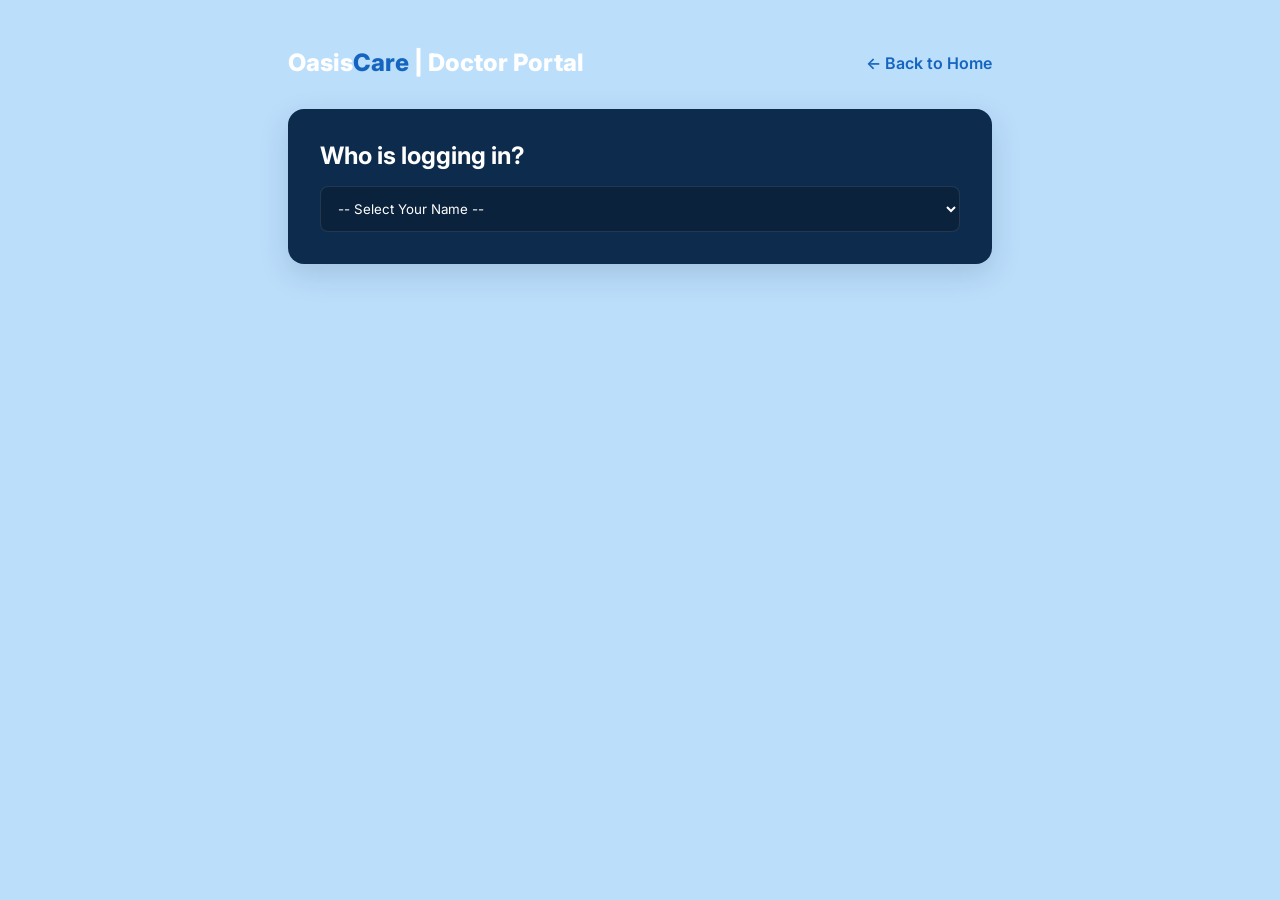
==== frontend/doctor_portal.html @ 12365f34 "Update dashboard and login page UI improvements" ====
<!DOCTYPE html>
<html lang="en">
<head>
    <meta charset="UTF-8">
    <meta name="viewport" content="width=device-width, initial-scale=1.0">
    <title>Doctor Portal</title>
    <link rel="stylesheet" href="style.css">
</head>
<body style="display: block; padding: 3rem; max-width: 800px; margin: 0 auto; min-height: 100vh;">
    
    <div style="display: flex; justify-content: space-between; align-items: center; margin-bottom: 2rem;">
        <div class="logo" style="margin-bottom: 0;">Oasis<span>Care</span> | Doctor Portal</div>
        <a href="landing.html" style="color: var(--primary); text-decoration: none; font-weight: 600;">← Back to Home</a>
    </div>

    <div class="card">
        <h2>Who is logging in?</h2>
        <select id="doctorSelect" style="width: 100%; padding: 0.8rem; background: rgba(0,0,0,0.2); border: 1px solid rgba(255,255,255,0.1); color: white; border-radius: 8px; margin-top: 1rem; outline: none;" onchange="loadMySchedule()">
            <option value="">-- Select Your Name --</option>
        </select>
    </div>

    <div id="doctorDashboard" style="display: none;">
        <div class="card">
            <h2>My Appointment Schedule</h2>
            <table>
                <thead>
                    <tr>
                        <th>Patient Name</th>
                        <th>Medical History</th>
                        <th>Date</th>
                        <th>Time</th>
                        <th>Status</th>
                    </tr>
                </thead>
                <tbody id="myAppts"></tbody>
            </table>
        </div>
    </div>

    <script>
        const API_BASE = 'http://localhost:8080/api';
        let allDocs = [];
        let allAppts = [];

        async function initPortal() {
            try {
                const [docs, appts] = await Promise.all([
                    fetch(`${API_BASE}/doctors`).then(r => r.json()),
                    fetch(`${API_BASE}/appointments`).then(r => r.json())
                ]);
                allDocs = docs;
                allAppts = appts;

                const sel = document.getElementById('doctorSelect');
                docs.forEach(d => {
                    sel.innerHTML += `<option value="${d.id}">Dr. ${d.name} (${d.specialization})</option>`;
                });
            } catch(e){}
        }

        function loadMySchedule() {
            const did = document.getElementById('doctorSelect').value;
            const dash = document.getElementById('doctorDashboard');
            if(!did) { dash.style.display = 'none'; return; }
            
            dash.style.display = 'block';
            
            const myA = allAppts.filter(a => a.doctor.id == did);
            const tbody = document.getElementById('myAppts');
            tbody.innerHTML = '';
            if(myA.length === 0) tbody.innerHTML = '<tr><td colspan="5">No appointments scheduled for you.</td></tr>';
            
            myA.forEach(a => {
                tbody.innerHTML += `
                    <tr>
                        <td style="font-weight:bold; color:white">${a.patient.name}</td>
                        <td style="color:var(--text-muted); font-size: 0.9em;">${a.patient.medicalHistory}</td>
                        <td>${a.appointmentDate}</td>
                        <td>${a.appointmentTime}</td>
                        <td><span style="color:var(--accent); font-weight: bold;">${a.status}</span></td>
                    </tr>
                `;
            });
        }
        initPortal();
    </script>
</body>
</html>
---- frontend/style.css ----
@import url('https://fonts.googleapis.com/css2?family=Inter:wght@300;400;600;800&display=swap');

:root {
    --primary: #1565C0;
    --primary-hover: #1E88E5;
    --bg-color: #BBDEFB; /* A much stronger 35% more vibrant pastel baby blue */
    --surface: #0D2B4C;
    --text-main: #FFFFFF;
    --text-muted: #B0BEC5;
    --text-global: #0D2B4C;
    --accent: #26A69A;
}

* { margin: 0; padding: 0; box-sizing: border-box; font-family: 'Inter', sans-serif; }

body {
    background: var(--bg-color);
    color: var(--text-global);
    min-height: 100vh;
    display: flex;
}

/* Sidebar Navbar */
.sidebar {
    width: 260px;
    background: var(--surface);
    border-right: none;
    padding: 2rem;
    display: flex;
    flex-direction: column;
    gap: 1.5rem;
}

.logo { font-size: 1.5rem; font-weight: 800; color: #fff; margin-bottom: 2rem; }
.logo span { color: var(--primary); }

.nav-link {
    text-decoration: none;
    color: var(--text-muted);
    font-weight: 600;
    padding: 0.8rem 1rem;
    border-radius: 8px;
    transition: all 0.3s ease;
}
.nav-link:hover, .nav-link.active {
    background: var(--primary);
    color: white;
    transform: translateX(5px);
}

/* Main Content */
.main-content {
    flex: 1;
    padding: 3rem;
    overflow-y: auto;
}

header {
    margin-bottom: 2.5rem;
}
h1 { font-size: 2.5rem; font-weight: 800; margin-bottom: 0.5rem; }
p { color: #546E7A; }
.card p { color: var(--text-muted); }
.portal-card p { color: var(--text-muted); }

/* Glass Cards */
.card {
    background: var(--surface);
    color: var(--text-main);
    border: none;
    border-radius: 16px;
    padding: 2rem;
    box-shadow: 0 10px 30px rgba(13, 43, 76, 0.15);
    margin-bottom: 2rem;
    animation: fadeIn 0.6s ease;
}

@keyframes fadeIn {
    from { opacity: 0; transform: translateY(20px); }
    to { opacity: 1; transform: translateY(0); }
}

/* Tables */
table {
    width: 100%;
    border-collapse: collapse;
    margin-top: 1rem;
}
th, td {
    padding: 1rem;
    text-align: left;
    border-bottom: 1px solid rgba(255,255,255,0.1);
}
th { color: var(--text-muted); font-weight: 600; text-transform: uppercase; font-size: 0.85rem; }

/* Forms */
.form-group { margin-bottom: 1.5rem; }
label { display: block; margin-bottom: 0.5rem; color: var(--text-muted); font-weight: 600; }
input {
    width: 100%;
    padding: 0.8rem;
    background: rgba(255,255,255,0.1);
    border: 1px solid rgba(255,255,255,0.15);
    color: white;
    border-radius: 8px;
    outline: none;
    transition: 0.3s;
}
input:focus { border-color: var(--primary); }

button {
    background: var(--primary);
    color: white;
    border: none;
    padding: 0.8rem 2rem;
    font-weight: 600;
    border-radius: 8px;
    cursor: pointer;
    transition: 0.3s;
}
button:hover { background: var(--primary-hover); transform: translateY(-2px); }

/* Dashboard Grid */
.stats-grid { display: grid; grid-template-columns: repeat(3, 1fr); gap: 1.5rem; }
.stat-card {
    background: linear-gradient(135deg, var(--surface), rgba(21, 101, 192, 0.15));
    padding: 1.5rem;
    border-radius: 12px;
    text-align: center;
    border: 1px solid rgba(255,255,255,0.05);
}
.stat-card h3 { font-size: 2.5rem; margin-top: 0.5rem; color: var(--primary); }
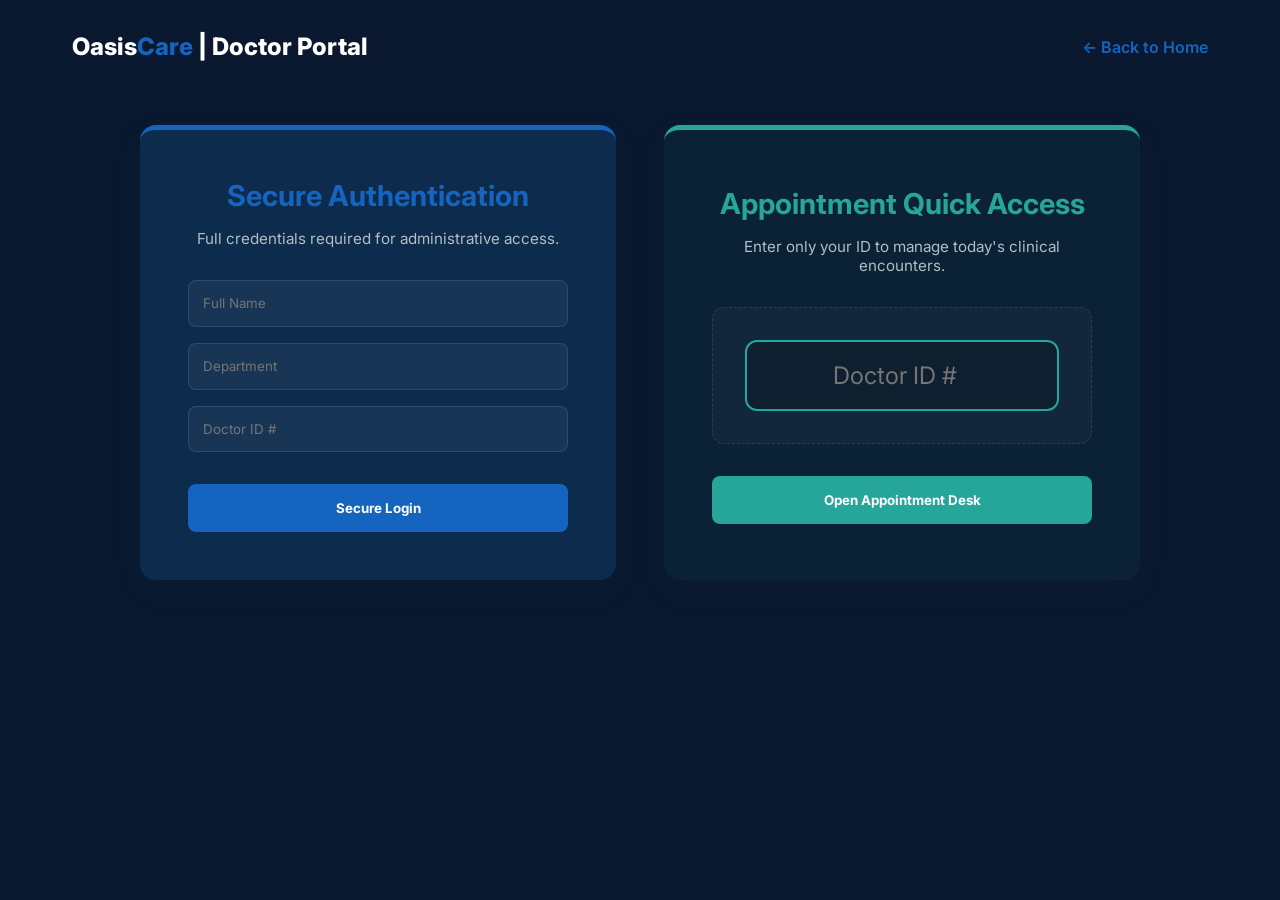
==== commit 500d92f8: "updation" ====
--- a/frontend/doctor_portal.html
+++ b/frontend/doctor_portal.html
@@ -5,36 +5,202 @@
     <meta name="viewport" content="width=device-width, initial-scale=1.0">
     <title>Doctor Portal</title>
     <link rel="stylesheet" href="style.css">
+    <style>
+        .dashboard-wrapper { position: relative; width: 90vw; left: 50%; transform: translateX(-50%); }
+        .dashboard-layout { display: grid; grid-template-columns: 1fr 1fr 0.85fr; gap: 3rem; margin-top: 1rem; align-items: start; }
+        @media (max-width: 1024px) { .dashboard-layout { grid-template-columns: 1fr; } }
+    </style>
 </head>
-<body style="display: block; padding: 3rem; max-width: 800px; margin: 0 auto; min-height: 100vh;">
+<body style="display: block; padding: 2rem; max-width: 1200px; margin: 0 auto; min-height: 100vh; background: #0a192f;">
     
     <div style="display: flex; justify-content: space-between; align-items: center; margin-bottom: 2rem;">
         <div class="logo" style="margin-bottom: 0;">Oasis<span>Care</span> | Doctor Portal</div>
         <a href="landing.html" style="color: var(--primary); text-decoration: none; font-weight: 600;">← Back to Home</a>
     </div>
 
-    <div class="card">
-        <h2>Who is logging in?</h2>
-        <select id="doctorSelect" style="width: 100%; padding: 0.8rem; background: rgba(0,0,0,0.2); border: 1px solid rgba(255,255,255,0.1); color: white; border-radius: 8px; margin-top: 1rem; outline: none;" onchange="loadMySchedule()">
-            <option value="">-- Select Your Name --</option>
-        </select>
+    <!-- DOCTOR LOGIN SCREEN -->
+    <div id="authScreen" style="display: grid; grid-template-columns: 1fr 1fr; gap: 3rem; max-width: 1000px; margin: 4rem auto; align-items: stretch;">
+        
+        <!-- MAIN SECURE LOGIN -->
+        <div class="card" style="padding: 3rem; display: flex; flex-direction: column; justify-content: center; border-top: 5px solid var(--primary);">
+            <h2 style="color: var(--primary); text-align: center; margin-bottom: 1rem; font-size: 1.8rem;">Secure Authentication</h2>
+            <p style="text-align: center; color: var(--text-muted); margin-bottom: 2rem; font-size: 0.95rem;">Full credentials required for administrative access.</p>
+            
+            <input type="text" id="dName" style="width: 100%; padding: 0.9rem; background: rgba(255,255,255,0.05); border: 1px solid rgba(255,255,255,0.1); border-radius: 8px; color: white; outline: none; margin-bottom: 1rem;" placeholder="Full Name">
+            <input type="text" id="dSpecialization" style="width: 100%; padding: 0.9rem; background: rgba(255,255,255,0.05); border: 1px solid rgba(255,255,255,0.1); border-radius: 8px; color: white; outline: none; margin-bottom: 1rem;" placeholder="Department">
+            <input type="number" id="dId" style="width: 100%; padding: 0.9rem; background: rgba(255,255,255,0.05); border: 1px solid rgba(255,255,255,0.1); border-radius: 8px; color: white; outline: none; margin-bottom: 2rem;" placeholder="Doctor ID #">
+            
+            <button class="btn-full" style="background: var(--primary); color: white; padding: 1rem; border-radius: 8px; font-weight: bold; cursor:pointer;" onclick="loginDoctor()">Secure Login</button>
+        </div>
+
+        <!-- QUICK ACCESS BOX (NEW) -->
+        <div class="card" style="padding: 3rem; display: flex; flex-direction: column; justify-content: center; border-top: 5px solid var(--accent); background: rgba(38, 166, 154, 0.05);">
+            <h2 style="color: var(--accent); text-align: center; margin-bottom: 1rem; font-size: 1.8rem;">Appointment Quick Access</h2>
+            <p style="text-align: center; color: var(--text-muted); margin-bottom: 2rem; font-size: 0.95rem;">Enter only your ID to manage today's clinical encounters.</p>
+            
+            <div style="background: rgba(255,255,255,0.03); padding: 2rem; border-radius: 12px; border: 1px dashed rgba(255,255,255,0.1); margin-bottom: 2rem;">
+                <input type="number" id="quickDId" style="width: 100%; padding: 1.2rem; font-size: 1.5rem; text-align: center; background: rgba(0,0,0,0.2); border: 2px solid var(--accent); border-radius: 12px; color: white; outline: none;" placeholder="Doctor ID #">
+            </div>
+            
+            <button class="btn-full" style="background: var(--accent); color: white; padding: 1rem; border-radius: 8px; font-weight: bold; cursor:pointer;" onclick="quickLogin()">Open Appointment Desk</button>
+            <p id="loginError" style="color: #ff4b4b; text-align: center; margin-top: 1.5rem; display: none; font-weight: bold;">Authentication Failed.</p>
+        </div>
     </div>
 
-    <div id="doctorDashboard" style="display: none;">
-        <div class="card">
-            <h2>My Appointment Schedule</h2>
-            <table>
-                <thead>
-                    <tr>
-                        <th>Patient Name</th>
-                        <th>Medical History</th>
-                        <th>Date</th>
-                        <th>Time</th>
-                        <th>Status</th>
-                    </tr>
-                </thead>
-                <tbody id="myAppts"></tbody>
-            </table>
+    <!-- DOCTOR DASHBOARD -->
+    <div id="doctorDashboard" style="display: none;" class="dashboard-wrapper">
+        <div style="background: var(--primary); padding: 1.5rem 2rem; border-radius: 12px; margin-bottom: 2rem; display: flex; justify-content: space-between; align-items: center; box-shadow: 0 5px 15px rgba(0,0,0,0.2);">
+            <div>
+                <h2 id="welcomeMsg" style="color: white; margin: 0;">Welcome, Doctor!</h2>
+                <p id="currentDateDisplay" style="color: rgba(255,255,255,0.7); margin: 5px 0 0 0; font-size: 0.9rem; font-weight: bold;"></p>
+            </div>
+            <button onclick="logout()" style="background: transparent; color: white; border: 1px solid white; padding: 0.5rem 1rem; border-radius: 8px; cursor: pointer; transition: 0.3s;" onmouseover="this.style.background='rgba(255,255,255,0.1)'" onmouseout="this.style.background='transparent'">Log Out</button>
+        </div>
+
+        <div class="dashboard-layout">
+            <!-- LEFT: DOCTOR PROFILE + PATIENT LOOKUP -->
+            <div style="display: flex; flex-direction: column; gap: 2rem;">
+                
+                <div class="card" style="margin: 0; padding: 2rem; border-top: 4px solid var(--accent);">
+                    <div style="text-align: center; margin-bottom: 1.5rem;">
+                        <img id="myPhoto" src="" style="width: 150px; height: 150px; border-radius: 50%; object-fit: cover; border: 4px solid rgba(255,255,255,0.1); box-shadow: 0 4px 10px rgba(0,0,0,0.3);">
+                        <h2 id="myName" style="color: var(--primary); margin-top: 1rem; font-size: 1.8rem;">Dr. Name</h2>
+                        <span id="myDept" style="background: rgba(255,255,255,0.1); padding: 4px 12px; border-radius: 12px; font-size: 0.9rem; color: var(--accent);">Department</span>
+                    </div>
+                    
+                    <div style="font-size: 0.95rem; line-height: 1.6;">
+                        <p><strong style="color:white">DOB:</strong> <span id="myDob">...</span></p>
+                        <p><strong style="color:white">Gov ID:</strong> <span id="myGov">...</span></p>
+                        <p><strong style="color:white">Address:</strong> <span id="myAddress">...</span></p>
+                        <p><strong style="color:white">Education:</strong> <span id="myEd">...</span></p>
+                        <p><strong style="color:white">Experience:</strong> <span id="myExp">...</span></p>
+                        <p><strong style="color:white">Joined:</strong> <span id="myJoin">...</span></p>
+                    </div>
+                </div>
+
+            </div>
+
+            <!-- MIDDLE: SHIFT SCHEDULE PLANNER -->
+            <div class="card" style="height: fit-content;">
+                <h2 style="color: var(--primary); margin-bottom: 1rem; font-size: 1.4rem;">Daily Shift Controller</h2>
+                <p style="font-size: 0.9rem; color: var(--text-muted); margin-bottom: 1rem;">Manage your active shifts for today.</p>
+                <div id="shiftsContainer" style="margin-bottom: 2rem;">
+                    <!-- Shifts injected here -->
+                </div>
+                
+                <h3 style="color: white; font-size: 1.1rem; margin-bottom: 0.8rem; border-top: 1px solid rgba(255,255,255,0.05); padding-top: 1.5rem;">Add New Shift</h3>
+                <div style="display: flex; flex-direction: column; gap: 0.8rem; margin-bottom: 1rem;">
+                    <div style="display: flex; gap: 0.5rem;">
+                        <select id="shDay" style="flex: 1; padding: 0.6rem; background: rgba(255,255,255,0.1); border: 1px solid rgba(255,255,255,0.15); border-radius: 8px; color: white; outline:none;">
+                            <option value="" style="color: black;">Select Day</option>
+                            <option value="Monday" style="color: black;">Monday</option>
+                            <option value="Tuesday" style="color: black;">Tuesday</option>
+                            <option value="Wednesday" style="color: black;">Wednesday</option>
+                            <option value="Thursday" style="color: black;">Thursday</option>
+                            <option value="Friday" style="color: black;">Friday</option>
+                            <option value="Saturday" style="color: black;">Saturday</option>
+                            <option value="Sunday" style="color: black;">Sunday</option>
+                        </select>
+                        <input type="date" id="shDate" style="flex: 1; padding: 0.6rem; background: rgba(255,255,255,0.1); border: 1px solid rgba(255,255,255,0.15); border-radius: 8px; color: white; outline:none;">
+                    </div>
+                    <div style="display: flex; gap: 0.5rem;">
+                        <input type="time" id="shStart" style="flex: 1; padding: 0.6rem; background: rgba(255,255,255,0.1); border: 1px solid rgba(255,255,255,0.15); border-radius: 8px; color: white; outline:none;">
+                        <span style="color: white; align-self: center; font-weight: bold;">TO</span>
+                        <input type="time" id="shEnd" style="flex: 1; padding: 0.6rem; background: rgba(255,255,255,0.1); border: 1px solid rgba(255,255,255,0.15); border-radius: 8px; color: white; outline:none;">
+                    </div>
+                </div>
+                <button style="width: 100%; padding: 0.8rem; background: var(--primary); color: white; border: none; border-radius: 8px; cursor: pointer; font-weight: bold;" onclick="addShift()">Schedule Active Shift</button>
+            </div>
+
+            <!-- RIGHT: APPOINTMENT QUEUE -->
+            <div class="card" style="height: fit-content; border-top: 4px solid var(--accent);">
+                <h2 style="color: var(--primary); margin-bottom: 1rem; font-size: 1.4rem;">Appointment Queue</h2>
+                <p style="font-size: 0.9rem; color: var(--text-muted); margin-bottom: 1.5rem;">Patients currently awaiting consultation.</p>
+                <table style="width: 100%;">
+                    <tbody id="myAppts"></tbody>
+                </table>
+            </div>
+
+        </div>
+    </div>
+
+    <!-- CLINICAL ENCOUNTER VIEW (POINT 3) -->
+    <div id="clinicalEncounterOverlay" style="display: none; position: fixed; top: 0; left: 0; width: 100vw; height: 100vh; background: rgba(10, 25, 47, 0.98); z-index: 2000; justify-content: center; align-items: center; padding: 2rem;">
+        <div class="card" style="width: 100%; max-width: 1100px; max-height: 95vh; overflow-y: auto; background: var(--surface); position: relative; border-top: 6px solid var(--accent); padding: 4rem;">
+            <button onclick="closeEncounter()" style="position: absolute; top: 2rem; right: 2rem; background: transparent; color: white; border: 1px solid rgba(255,255,255,0.3); border-radius: 6px; padding: 0.5rem 1rem; cursor: pointer;">Close Encounter ✖</button>
+            
+            <div style="display: flex; gap: 3rem; margin-bottom: 3rem; align-items: flex-start;">
+                <!-- LEFT: PATIENT CLINICAL HISTORY -->
+                <div style="flex: 0.8; background: rgba(255,255,255,0.03); padding: 2rem; border-radius: 12px; border: 1px solid rgba(255,255,255,0.05); display: flex; flex-direction: column; gap: 1.5rem;">
+                    <div>
+                        <h2 id="encPatientName" style="color: white; font-size: 2.2rem; margin-bottom: 0.5rem;">Patient Name</h2>
+                        <p style="color: var(--accent); font-weight: bold;">Patient ID: <span id="encPatientId">...</span> | Age: <span id="encPatientAge">...</span></p>
+                    </div>
+
+                    <div style="background: rgba(0,0,0,0.2); padding: 1.5rem; border-radius: 8px;">
+                        <h3 style="color: var(--primary); font-size: 1rem; margin-bottom: 0.8rem; text-transform: uppercase; letter-spacing: 1px;">Medical History</h3>
+                        <div id="encPatientHistory" style="color: var(--text-muted); font-size: 0.95rem; line-height: 1.6; max-height: 150px; overflow-y: auto;">...</div>
+                    </div>
+
+                    <div style="display: grid; grid-template-columns: 1fr 1fr; gap: 1rem;">
+                        <div style="background: rgba(255,255,255,0.02); padding: 1rem; border-radius: 8px;">
+                            <h4 style="color: var(--accent); font-size: 0.8rem; margin-bottom: 0.5rem;">Last Visit Date</h4>
+                            <p id="encLastDate" style="color: white; font-weight: bold; margin: 0;">N/A</p>
+                        </div>
+                        <div style="background: rgba(255,255,255,0.02); padding: 1rem; border-radius: 8px;">
+                            <h4 style="color: var(--accent); font-size: 0.8rem; margin-bottom: 0.5rem;">Previous Issue</h4>
+                            <p id="encLastIssue" style="color: white; font-weight: bold; margin: 0;">N/A</p>
+                        </div>
+                    </div>
+
+                    <div style="background: rgba(38, 166, 154, 0.1); padding: 1.5rem; border-radius: 8px; border-left: 4px solid var(--accent);">
+                        <h3 style="color: var(--accent); font-size: 1rem; margin-bottom: 0.8rem;">Last Prescribed Meds</h3>
+                        <p id="encLastMeds" style="color: white; font-size: 0.95rem; line-height: 1.5; margin: 0;">No active prescriptions.</p>
+                    </div>
+
+                    <div style="background: rgba(255,255,255,0.03); padding: 1.5rem; border-radius: 8px;">
+                        <h3 style="color: var(--primary); font-size: 1rem; margin-bottom: 0.8rem;">Historical Test Reports</h3>
+                        <p id="encLastTests" style="color: var(--text-muted); font-size: 0.95rem; line-height: 1.5; margin: 0;">N/A</p>
+                    </div>
+                </div>
+
+                <!-- RIGHT: TODAY'S ENCOUNTER -->
+                <div style="flex: 1;">
+                    <h2 style="color: white; margin-bottom: 1.5rem; font-size: 1.8rem; display: flex; align-items: center; gap: 1rem;">
+                        <span style="background: var(--accent); width: 12px; height: 12px; border-radius: 50%;"></span>
+                        Today's Prescription & Clinical Desk
+                    </h2>
+                    
+                    <div style="display: flex; flex-direction: column; gap: 1.8rem;">
+                        <div>
+                            <label style="color: var(--primary); font-weight: bold; display: block; margin-bottom: 0.8rem; font-size: 1.1rem;">Write Today's Prescription & Treatment Plan</label>
+                            <textarea id="encMedsDaily" style="width: 100%; height: 180px; background: rgba(255,255,255,0.05); border: 2px solid rgba(255,255,255,0.1); border-radius: 12px; color: white; padding: 1.5rem; outline: none; font-size: 1.1rem; line-height: 1.6;" placeholder="Enter medications, dosage, and diagnostic notes..."></textarea>
+                        </div>
+
+                        <div style="margin-bottom: 1.5rem;">
+                            <label style="color: var(--primary); font-weight: 800; font-size: 1.1rem; display: block; margin-bottom: 0.5rem;">Issue Diagnosed (Status Update)</label>
+                            <input type="text" id="encDiagnosisDaily" style="width: 100%; background: rgba(255,255,255,0.05); border: 2px solid rgba(255,255,255,0.1); border-radius: 12px; color: white; padding: 1rem; outline: none; font-size: 1rem;" placeholder="Primary condition found today...">
+                        </div>
+
+                        <div style="margin-bottom: 1.5rem;">
+                            <label style="color: var(--primary); font-weight: 800; font-size: 1.1rem; display: block; margin-bottom: 0.5rem;">Suggested Tests (Reports required?)</label>
+                            <input type="text" id="encTestsDaily" style="width: 100%; background: rgba(255,255,255,0.05); border: 2px solid rgba(255,255,255,0.1); border-radius: 12px; color: white; padding: 1rem; outline: none; font-size: 1rem;" placeholder="Blood test, X-Ray, etc or leave empty...">
+                        </div>
+
+                        <div style="margin-top: 2rem; padding-bottom: 4rem; display: flex; justify-content: flex-end; align-items: center; gap: 2rem;">
+                            <span style="color: var(--text-muted); font-size: 0.9rem;">Finalizing this session will move the appointment to history.</span>
+                            <div id="btnExecuteEncounter" 
+                                 onclick="console.log('Div Clicked'); executeClinicalEncounter();"
+                                 style="background: var(--accent); color: white; border: none; padding: 1.2rem 3.5rem; border-radius: 12px; font-weight: bold; font-size: 1.3rem; cursor: pointer; display: inline-flex; align-items: center; gap: 0.8rem; box-shadow: 0 4px 25px rgba(38, 166, 154, 0.5); user-select: none; position: relative; z-index: 99999 !important;"
+                                 onmouseover="this.style.filter='brightness(1.2)';"
+                                 onmouseout="this.style.filter='none';">
+                                <span style="pointer-events: none; font-size: 1.5rem;">✓</span>
+                                <span style="pointer-events: none;">Execute Visit</span>
+                            </div>
+                        </div>
+                    </div>
+                </div>
+            </div>
         </div>
     </div>
 
@@ -42,48 +208,348 @@
         const API_BASE = 'http://localhost:8080/api';
         let allDocs = [];
         let allAppts = [];
+        let allPts = [];
+        let currentDoc = null;
 
         async function initPortal() {
             try {
-                const [docs, appts] = await Promise.all([
+                const [docs, appts, pts] = await Promise.all([
                     fetch(`${API_BASE}/doctors`).then(r => r.json()),
-                    fetch(`${API_BASE}/appointments`).then(r => r.json())
+                    fetch(`${API_BASE}/appointments`).then(r => r.json()),
+                    fetch(`${API_BASE}/patients`).then(r => r.json())
                 ]);
                 allDocs = docs;
                 allAppts = appts;
-
-                const sel = document.getElementById('doctorSelect');
-                docs.forEach(d => {
-                    sel.innerHTML += `<option value="${d.id}">Dr. ${d.name} (${d.specialization})</option>`;
+                allPts = pts;
+            } catch(e) { console.error("Failed to load portal data", e); }
+        }
+        initPortal();
+
+        function loginDoctor() {
+            const dName = document.getElementById('dName').value;
+            const dSpec = document.getElementById('dSpecialization').value;
+            const dId = document.getElementById('dId').value;
+            const errBox = document.getElementById('loginError');
+            
+            if(!dName || !dSpec || !dId) return;
+
+            const myDoc = allDocs.find(d => 
+                String(d.id) === String(dId) && 
+                d.name.toLowerCase() === dName.toLowerCase() && 
+                d.specialization.toLowerCase() === dSpec.toLowerCase()
+            );
+            
+            if(!myDoc) {
+                errBox.style.display = 'block';
+            } else {
+                completeLogin(myDoc);
+            }
+        }
+
+        function quickLogin() {
+            const dId = document.getElementById('quickDId').value;
+            const errBox = document.getElementById('loginError');
+            if(!dId) return;
+
+            const myDoc = allDocs.find(d => String(d.id) === String(dId));
+            if(!myDoc) {
+                errBox.style.display = 'block';
+            } else {
+                completeLogin(myDoc, true);
+            }
+        }
+
+        function completeLogin(doc, isQuick = false) {
+            document.getElementById('authScreen').style.display = 'none';
+            document.getElementById('doctorDashboard').style.display = 'block';
+            
+            const layout = document.querySelector('.dashboard-layout');
+            const col1 = layout.children[0];
+            const col2 = layout.children[1];
+            
+            if(isQuick) {
+                col1.style.display = 'none';
+                col2.style.display = 'none';
+                layout.style.gridTemplateColumns = '1fr';
+            } else {
+                col1.style.display = 'flex';
+                col2.style.display = 'block';
+                layout.style.gridTemplateColumns = '1fr 1fr 0.85fr';
+            }
+
+            currentDoc = doc;
+            populateDashboard(doc);
+        }
+
+        function populateDashboard(doc) {
+            document.getElementById('welcomeMsg').innerText = `Dr. ${doc.name}'s Portal`;
+            document.getElementById('myPhoto').src = doc.photographUrl || "https://images.unsplash.com/photo-1594824432258-0ceb5e0c52f6?q=80&w=300&h=300&auto=format&fit=crop";
+            document.getElementById('myName').innerText = `Dr. ${doc.name}`;
+            document.getElementById('myDept').innerText = doc.specialization;
+            
+            document.getElementById('myDob').innerText = doc.dob || "N/A";
+            document.getElementById('myGov').innerText = doc.govId || "N/A";
+            document.getElementById('myAddress').innerText = doc.address || "N/A";
+            document.getElementById('myEd').innerText = doc.education || "N/A";
+            document.getElementById('myExp').innerText = doc.experience || "N/A";
+            document.getElementById('myJoin').innerText = doc.joiningDate || "N/A";
+            
+            renderShifts(doc.activeShifts);
+            loadMySchedule(doc.id);
+        }
+
+        function renderShifts(shiftStr) {
+            const box = document.getElementById('shiftsContainer');
+            box.innerHTML = '';
+            if(!shiftStr) {
+                box.innerHTML = '<div style="color:var(--text-muted); font-style:italic;">No active shifts today.</div>';
+                return;
+            }
+            const shifts = shiftStr.split(',');
+            shifts.forEach(s => {
+                if(!s.trim()) return;
+                const parts = s.trim().split(' ');
+                // Expected format: Day (OptionalDate) TimeRange
+                // Example: Monday 10:00-14:00 or Monday (2026-03-28) 10:00-14:00
+                box.innerHTML += `<div style="background: rgba(255,255,255,0.05); border: 1px solid rgba(255,255,255,0.1); padding: 1rem; border-radius: 8px; margin-bottom: 0.8rem; display: flex; align-items: center; gap: 1rem; transition: 0.3s;" onmouseover="this.style.background='rgba(38,166,154,0.1)'" onmouseout="this.style.background='rgba(255,255,255,0.05)'">
+                    <span style="color: var(--accent); font-size: 1.5rem;">⏱</span> 
+                    <div>
+                        <span style="color: white; font-weight: bold; font-size: 1rem; letter-spacing: 1px; display: block;">${s.trim()}</span>
+                    </div>
+                </div>`;
+            });
+        }
+
+        async function addShift() {
+            const day = document.getElementById('shDay').value;
+            const date = document.getElementById('shDate').value;
+            const start = document.getElementById('shStart').value;
+            const end = document.getElementById('shEnd').value;
+            if(!start || !end) return;
+            
+            let newShift = day ? `${day} ` : "";
+            if(date) newShift += `(${date}) `;
+            newShift += `${start}-${end}`;
+
+            let currentShifts = currentDoc.activeShifts ? currentDoc.activeShifts + ", " : "";
+            currentShifts += newShift;
+            
+            // Persistence update
+            try {
+                const response = await fetch(`${API_BASE}/doctors/${currentDoc.id}`, {
+                    method: 'PUT',
+                    headers: { 'Content-Type': 'application/json' },
+                    body: JSON.stringify({ ...currentDoc, activeShifts: currentShifts })
                 });
-            } catch(e){}
-        }
-
-        function loadMySchedule() {
-            const did = document.getElementById('doctorSelect').value;
-            const dash = document.getElementById('doctorDashboard');
-            if(!did) { dash.style.display = 'none'; return; }
-            
-            dash.style.display = 'block';
-            
-            const myA = allAppts.filter(a => a.doctor.id == did);
+                if(response.ok) {
+                    const updated = await response.json();
+                    currentDoc = updated;
+                    renderShifts(currentDoc.activeShifts);
+                    
+                    // Clear inputs
+                    document.getElementById('shDay').value = '';
+                    document.getElementById('shDate').value = '';
+                    document.getElementById('shStart').value = '';
+                    document.getElementById('shEnd').value = '';
+                }
+            } catch(e) { console.error("Failed to update shift", e); }
+        }
+
+        function loadMySchedule(did) {
+            const myA = allAppts.filter(a => a.doctor.id == did && a.status === 'SCHEDULED');
+            
+            // Sort chronologically (Date then Time)
+            myA.sort((a,b) => {
+                const dateA = new Date(a.appointmentDate);
+                const dateB = new Date(b.appointmentDate);
+                if (dateA - dateB !== 0) return dateA - dateB;
+                
+                // Compare times if dates are same
+                return a.appointmentTime.localeCompare(b.appointmentTime);
+            });
+            
             const tbody = document.getElementById('myAppts');
             tbody.innerHTML = '';
-            if(myA.length === 0) tbody.innerHTML = '<tr><td colspan="5">No appointments scheduled for you.</td></tr>';
-            
-            myA.forEach(a => {
+            if(myA.length === 0) { tbody.innerHTML = '<tr><td colspan="5" style="text-align:center; padding-top: 1rem;">No queued appointments.</td></tr>'; return; }
+            
+            myA.forEach((a, index) => {
+                let statusClass = a.status === 'COMPLETED' ? 'color:#26A69A;' : 'color:#64B5F6;';
+                let boxColor = index % 2 === 0 ? 'rgba(255,255,255,0.02)' : 'transparent';
                 tbody.innerHTML += `
-                    <tr>
-                        <td style="font-weight:bold; color:white">${a.patient.name}</td>
-                        <td style="color:var(--text-muted); font-size: 0.9em;">${a.patient.medicalHistory}</td>
-                        <td>${a.appointmentDate}</td>
-                        <td>${a.appointmentTime}</td>
-                        <td><span style="color:var(--accent); font-weight: bold;">${a.status}</span></td>
+                    <tr style="border-bottom: 1px solid rgba(255,255,255,0.05); background:${boxColor}; cursor: pointer;" onclick="openEncounter(${a.id})">
+                        <td style="padding: 1.2rem 0.5rem;">
+                            <strong style="color:white; font-size:1.1em; display:block; margin-bottom: 4px;">${a.patient.name}</strong>
+                            <span style="font-size:0.85em; color:var(--text-muted); background:rgba(0,0,0,0.3); padding: 3px 8px; border-radius: 6px;">ID: ${a.patient.id}</span>
+                        </td>
+                        <td style="padding: 1.2rem 0.5rem;">
+                            <strong style="color:var(--accent); font-size:1em; display:block; margin-bottom:4px;">${a.appointmentDate}</strong>
+                            <span style="color:white">${a.appointmentTime}</span>
+                        </td>
+                        <td style="text-align:right; padding: 1.2rem 0.5rem;">
+                            <span style="font-weight:bold; letter-spacing: 1px; ${statusClass}">${a.status}</span>
+                        </td>
                     </tr>
                 `;
             });
         }
-        initPortal();
+
+        async function updateApptStatus(id, newStatus) {
+            try {
+                const response = await fetch(`${API_BASE}/appointments/${id}/status`, {
+                    method: 'PUT',
+                    headers: { 'Content-Type': 'application/json' },
+                    body: JSON.stringify(newStatus)
+                });
+                if(response.ok) {
+                    // Update local state and re-render
+                    const appt = allAppts.find(a => a.id == id);
+                    if(appt) appt.status = newStatus;
+                    loadMySchedule(currentDoc.id);
+                }
+            } catch(e) { console.error("Failed to update status", e); }
+        }
+
+        function setRealTimeDate() {
+            const now = new Date();
+            const options = { weekday: 'long', year: 'numeric', month: 'long', day: 'numeric' };
+            document.getElementById('currentDateDisplay').innerText = now.toLocaleDateString('en-US', options);
+        }
+        setRealTimeDate();
+
+        let activeEncounterApptId = null;
+        function openEncounter(apptId) {
+            const appt = allAppts.find(a => a.id == apptId);
+            if(!appt) return;
+            if(appt.status === 'COMPLETED') {
+                alert("This appointment has already been executed.");
+                return;
+            }
+
+            activeEncounterApptId = apptId;
+            document.getElementById('clinicalEncounterOverlay').style.display = 'flex';
+            
+            document.getElementById('encPatientName').innerText = appt.patient.name;
+            document.getElementById('encPatientId').innerText = appt.patient.id;
+            document.getElementById('encPatientAge').innerText = appt.patient.age;
+            
+            // Historical Data Display
+            document.getElementById('encPatientHistory').innerText = appt.patient.medicalHistory || "None recorded.";
+            document.getElementById('encLastMeds').innerText = appt.patient.lastPrescription || "No previous records.";
+            document.getElementById('encLastTests').innerText = appt.patient.testResults || "No previous reports.";
+
+            // Dynamic Last Appointment Calculation
+            const pastAppts = allAppts.filter(a => 
+                a.patient.id == appt.patient.id && 
+                a.status === 'COMPLETED' && 
+                a.id != apptId
+            ).sort((a,b) => new Date(b.appointmentDate) - new Date(a.appointmentDate));
+
+            if(pastAppts.length > 0) {
+                document.getElementById('encLastDate').innerText = pastAppts[0].appointmentDate;
+                document.getElementById('encLastIssue').innerText = pastAppts[0].diagnosis || "Consultation";
+            } else {
+                document.getElementById('encLastDate').innerText = "New Patient";
+                document.getElementById('encLastIssue').innerText = "N/A";
+            }
+
+            // Clear inputs for new session
+            document.getElementById('encDiagnosisDaily').value = '';
+            document.getElementById('encMedsDaily').value = '';
+        }
+
+        function closeEncounter() {
+            document.getElementById('clinicalEncounterOverlay').style.display = 'none';
+            activeEncounterApptId = null;
+        }
+
+        async function executeClinicalEncounter() {
+            const diagnosis = document.getElementById('encDiagnosisDaily').value;
+            const prescription = document.getElementById('encMedsDaily').value;
+            const tests = document.getElementById('encTestsDaily').value;
+
+            if(!diagnosis.trim() || !prescription.trim()) {
+                alert("Please fill in both the Diagnosis and today's Prescription before executing.");
+                return;
+            }
+
+            // POINT 6: INSTANT UI TRANSITION (Snappy Update)
+            // 1. Mark local status as COMPLETED so it disappears from 'SCHEDULED' filter
+            const localAppt = allAppts.find(a => a.id == activeEncounterApptId);
+            if(localAppt) {
+                localAppt.status = 'COMPLETED';
+                localAppt.diagnosis = diagnosis;
+                localAppt.prescription = prescription;
+            }
+
+            // 2. Hide overlay immediately back to appointment list
+            closeEncounter();
+            
+            // 3. Refresh the doctor's active list (will now be removed)
+            if(currentDoc) loadMySchedule(currentDoc.id);
+
+            // 4. Background Sync (Backend persistence)
+            try {
+                const response = await fetch(`${API_BASE}/appointments/${activeEncounterApptId}/execute`, {
+                    method: 'POST',
+                    headers: { 'Content-Type': 'application/json' },
+                    body: JSON.stringify({ diagnosis, prescription, tests })
+                });
+
+                if(!response.ok) {
+                    console.error("Delayed Sync failed: Server error.");
+                } else {
+                    console.log("Sync successful.");
+                    // Final re-fetch to ensure consistency
+                    await initPortal(); 
+                    if(currentDoc) loadMySchedule(currentDoc.id);
+                }
+            } catch(e) { 
+                console.error("Delayed Sync failed (Network Error): Probably CORS or Server Down.");
+                // We don't alert here to not interrupt the user's flow since UI is already updated
+            }
+        }
+
+        function openPatientRecord() {
+            const pid = document.getElementById('lookupId').value;
+            const err = document.getElementById('lookupError');
+            if(!pid) return;
+            
+            const pt = allPts.find(p => p.id == pid);
+            if(!pt) {
+                err.style.display = 'block';
+            } else {
+                err.style.display = 'none';
+                document.getElementById('patientRecordOverlay').style.display = 'flex';
+                
+                document.getElementById('prName').innerText = pt.name;
+                document.getElementById('prId').innerText = pt.id;
+                document.getElementById('prAge').innerText = pt.age;
+                document.getElementById('prContact').innerText = pt.contactNumber || "N/A";
+                
+                let histStr = pt.medicalHistory || "None recorded.";
+                let ul = '<ul style="padding-left:1.5rem; margin:0;">';
+                histStr.split(',').forEach(i => { if(i.trim()) ul += `<li style="margin-bottom:0.8rem;">${i.trim()}</li>`; });
+                ul += '</ul>';
+                document.getElementById('prHistory').innerHTML = ul;
+
+                document.getElementById('prTests').innerText = pt.testResults || "No tests on file.";
+                document.getElementById('prMeds').innerText = pt.lastPrescription || "No active prescriptions.";
+            }
+        }
+
+        function closePatientRecord() {
+            document.getElementById('patientRecordOverlay').style.display = 'none';
+        }
+
+        function logout() {
+            document.getElementById('dName').value = '';
+            document.getElementById('dSpecialization').value = '';
+            document.getElementById('dId').value = '';
+            document.getElementById('doctorDashboard').style.display = 'none';
+            document.getElementById('authScreen').style.display = 'block';
+            document.getElementById('loginError').style.display = 'none';
+            currentDoc = null;
+        }
     </script>
 </body>
 </html>
